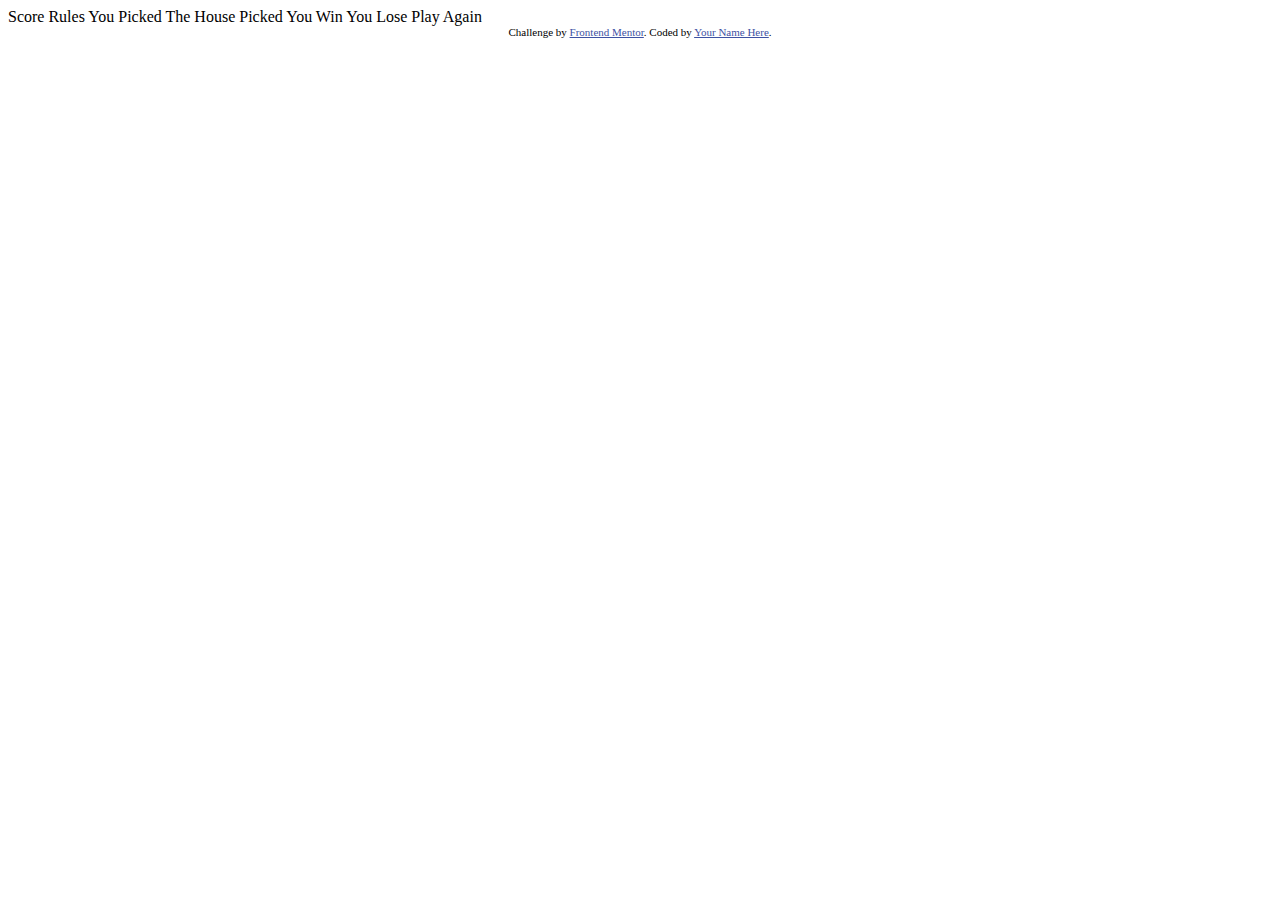
==== index.html @ c0233d60 "Initial commit" ====
<!DOCTYPE html>
<html lang="en">
<head>
  <meta charset="UTF-8">
  <meta name="viewport" content="width=device-width, initial-scale=1.0"> <!-- displays site properly based on user's device -->

  <link rel="icon" type="image/png" sizes="32x32" href="./images/favicon-32x32.png">
  
  <title>Frontend Mentor | Rock, Paper, Scissors</title>

  Score
  Rules

  You Picked
  The House Picked

  You Win
  You Lose

  Play Again

  <!-- Feel free to remove these styles or customise in your own stylesheet 👍 -->
  <style>
    .attribution { font-size: 11px; text-align: center; }
    .attribution a { color: hsl(228, 45%, 44%); }
  </style>
</head>
<body>


  
  <div class="attribution">
    Challenge by <a href="https://www.frontendmentor.io?ref=challenge" target="_blank">Frontend Mentor</a>. 
    Coded by <a href="#">Your Name Here</a>.
  </div>
</body>
</html>
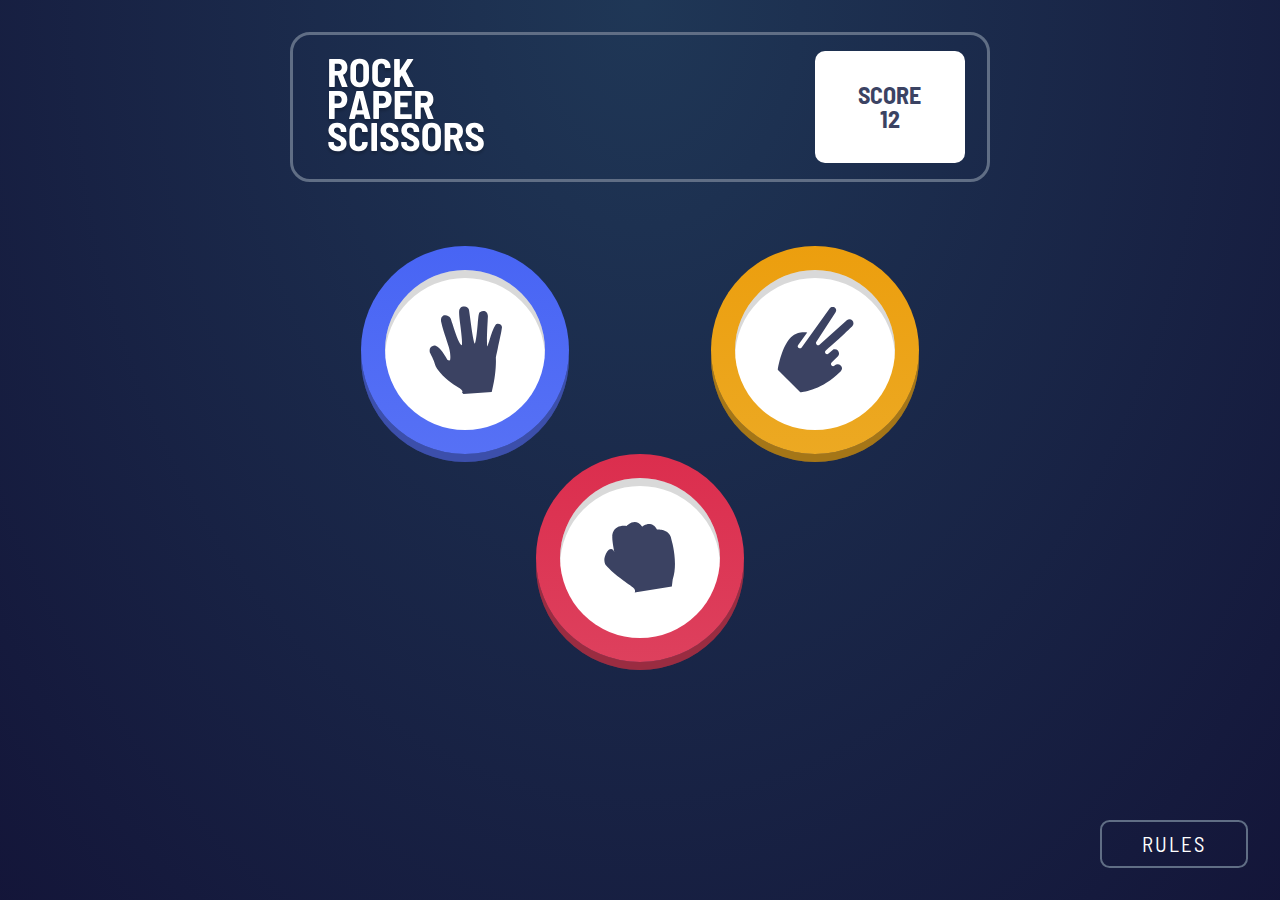
==== commit 66eec546: "Azeez update" ====
--- a/index.html
+++ b/index.html
@@ -1,37 +1,75 @@
 <!DOCTYPE html>
 <html lang="en">
+
 <head>
   <meta charset="UTF-8">
-  <meta name="viewport" content="width=device-width, initial-scale=1.0"> <!-- displays site properly based on user's device -->
+  <meta name="viewport" content="width=device-width, initial-scale=1.0">
+  <!-- displays site properly based on user's device -->
+  <link rel="stylesheet" href="/style.css">
+  <!--<link rel="icon" type="image/png" sizes="32x32" href="./images/favicon-32x32.png">-->
+  <script src="/app.js" defer></script>
+  <title>Frontend Mentor | Rock, Paper, Scissors</title>
+  <!--<button id="rules" onclick="toggleRules()">
+    Rules
+  </button>-->
+</head>
 
-  <link rel="icon" type="image/png" sizes="32x32" href="./images/favicon-32x32.png">
-  
-  <title>Frontend Mentor | Rock, Paper, Scissors</title>
+<body class="loading">
+  <div class="main-container">
+    <header class="header">
+      <img src="./images/logo.svg" alt="game_logo" class="logo">
+      <div class="score">
+        <div class="score_name">SCORE</div>
+        <div class="score_number">12</div>
+      </div>
+    </header>
+    <section class="main-game">
+      <button class="selection-button" data-selection="paper">
+        <div class="selection paper">
+          <img src="/images/icon-paper.svg" alt="Paper">
+        </div>
+      </button>
+      <button class="selection-button" data-selection="scissors">
+        <div class="selection scissors">
+          <img src="/images/icon-scissors.svg" alt="Scissors">
+        </div>
+      </button>
+      <button class="selection-button" data-selection="rock">
+        <div class="selection rock">
+          <img src="/images/icon-rock.svg" alt="Rock">
+        </div>
+      </button>
+    </section>
+  </div>
 
-  Score
-  Rules
+  <section class="outcome hidden">
+    <h2 class="outcome-heading">you picked</h2>
+    <h2 class="outcome-heading">the house picked</h2>
+    <div class="final-outcome"></div>
+    <div class="outcome-winner hidden">
+      <h3 class="outcome-text"></h3>
+      <button class="replay">play again</button>
+    </div>
+    <div class="final-outcome"></div>
+  </section>
 
-  You Picked
-  The House Picked
-
-  You Win
-  You Lose
-
-  Play Again
-
-  <!-- Feel free to remove these styles or customise in your own stylesheet 👍 -->
-  <style>
-    .attribution { font-size: 11px; text-align: center; }
-    .attribution a { color: hsl(228, 45%, 44%); }
-  </style>
-</head>
-<body>
-
-
-  
-  <div class="attribution">
-    Challenge by <a href="https://www.frontendmentor.io?ref=challenge" target="_blank">Frontend Mentor</a>. 
-    Coded by <a href="#">Your Name Here</a>.
+  <button class="game-rules" tabindex="1">RULES</button>
+  <div class="modal">
+    <div class="modal-box">
+      <header class="modal-header">
+        <h2 class="modal-heading">RULES</h2>
+        <button class="close-button">
+          <img src="./images/icon-close.svg" alt="Close button ">
+        </button>
+      </header>
+      <img src="./images/image-rules.svg" alt="Rules Pictures" class="rules-picture">
+    </div>
   </div>
+  <!--<footer class="footer">
+    <div class="end">
+      Challenge by Group 1
+    </div>
+  </footer>-->
+  <script src="./index.js"></script>
 </body>
 </html>--- a/style.css
+++ b/style.css
@@ -0,0 +1,300 @@
+@import url('https://fonts.googleapis.com/css2?family=Barlow+Semi+Condensed:wght@600;700&display=swap');
+:root {
+    --light-text: #ffffff;
+    --dark-text: hsl(229, 25%, 31%);
+    --score-text: hsl(229, 64%, 41%);
+    --header-outline: hsl(217, 16%, 45%);
+    --radial-gradient1: hsl(214, 47%, 23%);
+    --radial-gradient2: hsl(237, 49%, 15%);
+    --scissors-gradient1: hsl(39, 89%, 49%); 
+    --scissors-gradient2: hsl(40, 84%, 53%);
+    --paper-gradient1: hsl(230, 89%, 62%);
+    --paper-gradient2: hsl(230, 89%, 65%);
+    --rock-gradient1: hsl(349, 71%, 52%);
+    --rock-gradient2:hsl(349, 70%, 56%);
+    --shadow-light: #00000026;
+    --shadow-med: #0000004d;
+}
+* {
+    margin: 0;
+    padding: 0;
+    box-sizing: border-box;
+}
+body {
+    font-family: "Barlow Semi Condensed", sans-serif;
+    background: radial-gradient(at top, var(--radial-gradient1), var(--radial-gradient2));
+    min-height: 100vh;
+    text-transform: uppercase;
+    color: var(--light-text);
+}
+.main-container {
+    margin: 0 auto;
+    padding-top: 2rem;
+    position: relative;
+    max-width: 700px;
+}
+.header {
+    display: flex;
+    height: 150px;
+    border-radius: 20px;
+    justify-content: space-between;
+    padding: 1rem 1.4rem 1rem 2rem;
+    border: 3px solid var(--header-outline);
+    align-items: center;
+}
+.logo img {
+    height: 100%;
+}
+.score {
+    display: flex;
+    flex-direction: column;
+    align-items: center;
+    width: 150px;
+    height: 100%;
+    font-size: 1.5rem;
+    font-weight: bolder;
+    line-height: 1;
+    justify-content: center;
+    border-radius: 10px;
+    background: #fff;
+    color: var(--dark-text);
+}  
+.score-name {
+   color: var(--score-text);
+   font-size: 20rem;
+   letter-spacing: 0.1em; 
+}    
+.score-number {
+    
+    color: var(--score-text);
+}                                                                                                                                                          
+.main-game {
+    position: relative;
+    display: grid;
+    grid-template-columns: (repeat(2, 1fr));
+    grid-template-areas:
+        "paper scissors"
+        "rock rock";
+    padding-top: 4rem;
+    place-items: center;
+    height: 30rem;
+}
+.main-game::before {
+    position: absolute;
+    content: "";
+    background-image: url("./images/bg-triangle.svg") no-repeat;
+    z-index: -1;
+    width: 100%;
+    height: 100%;
+    top: 35%;
+    left: 28%;
+}
+.selection-button {
+    background: none;
+    cursor: pointer;
+    outline: none;
+    border: none;
+}
+.selection {
+    position: relative;
+    width: 10rem;
+    height: 10rem;
+    display: grid;
+    border-radius: 50%;
+    background: #fff;
+    place-items: center;
+    box-shadow: inset 0 0.5rem var(--shadow-light);
+}
+.selection::before,
+.selection::after {
+    content: "";
+    position: absolute;
+    width: 130%;
+    height: 130%;
+    border-radius: 50%;
+    left: -15%;
+    top: -15%;
+    z-index: -1;
+}
+.selection::after {
+    opacity: 0;
+    transition: opacity 0.4s ease;
+}
+.selection-button:focus .selection::after {
+    opacity: 1;
+    box-shadow: 0 0 0 2rem #223351;
+    z-index: -2;
+}
+.selection img {
+    transform: scale(1.5);
+}
+.selection.paper::before {
+    background: linear-gradient(to bottom, var(--paper-gradient1), var(--paper-gradient2));
+    box-shadow: 0 0.5rem var(--shadow-med), 0 0.5rem var(--paper-gradient2);
+}
+.selection.scissors::before {
+    background: linear-gradient(to bottom, var(--scissors-gradient1), var(--scissors-gradient2));
+    box-shadow: 0 0.5rem var(--shadow-med), 0 0.5rem var(--scissors-gradient2);
+}
+.selection.rock::before {
+    background: linear-gradient(to bottom, var(--rock-gradient1), var(--rock-gradient2));
+    box-shadow: 0 0.5rem var(--shadow-med), 0 0.5rem var(--rock-gradient2);
+}
+.selection-button[data-selection="paper"] {
+    grid-area: paper;
+}
+.selection-button[data-selection="scissors"] {
+    grid-area: scissors;
+}
+.selection-button[data-selection="rock"] {
+    grid-area: rock;
+}
+/*Outcome*/
+.outcome {
+    display: grid;
+    grid-template-columns: repeat(2, 1fr);
+    place-items: center;
+    grid-template-areas:
+     "you-title house-title"
+     "you-picked house-picked";
+     max-width: 1000px;
+     margin: 0 auto;
+}
+
+.outcome-heading {
+    font-size: 1.5rem;
+    letter-spacing: 0.1em;
+    padding: 4rem 0 8rem;
+}
+
+.final-outcome {
+    min-width: 10em;
+    min-height: 10em;
+    background: #16213d;
+    border-radius: 50%;
+    transform: scale(1.4);
+    z-index: -1;
+}
+
+.outcome-heading:first-of-type {
+    grid-area: you-title;
+}
+
+
+.outcome-heading:last-of-type {
+    grid-area: house-title;
+}
+
+.final-outcome:first-of-type {
+    grid-area: you-picked;
+}
+
+.final-outcome:last-of-type {
+    grid-area: house-picked;
+}
+
+.outcome-winner {
+    grid-area outcome-winner;
+    display: grid;
+    place-items: center;
+}
+
+.outcome.show-winner {
+    grid-template-columns: repeat(3, 1fr);
+    grid-template-areas: 
+    'you-title . house-title'
+    'you-picked outcome-winner house-picked'
+}
+.outcome-text {
+    font-size: 3.5rem;
+    padding-bottom: 1.5rem;
+}
+
+.replay {
+    background-color: #ffffff;
+    outline: none;
+    border: 2px solid transparent;
+    border-radius: 0.6rem;
+    color: var(--dark-text);
+    padding: 0.6rem 3.5rem;
+    font-family: inherit;
+    text-transform: inherit;
+    font-size: 1.3rem;
+    letter-spacing: 0.1em;
+    cursor: pointer;
+}
+
+.replay:focus {
+    border: 2px solid var(--outline);
+}
+
+/*GameRules*/
+.game-rules {
+    position: absolute;
+    bottom: 2rem;
+    right: 2rem;
+    background: none;
+    outline: none;
+    border: 2px solid var(--header-outline);
+    border-radius: 0.6rem;
+    color: var(--light-text);
+    padding: 0.6rem 2.5rem;
+    text-transform: inherit;    
+    letter-spacing: 0.1em;
+    font-family: inherit;
+    font-size: 1.3rem;  
+    cursor: pointer;                                                                                                                                                                                                                                                                                                                                                                                                                                                                          
+}
+.game-rules:focus {
+    border: 2px solid #fff;
+}
+.modal {
+    position: absolute;
+    height: 100%;
+    width: 100%;
+    top: 0;
+    left: 0;
+    display: grid;
+    place-items: center;
+    background: var(--shadow-med);
+    opacity: 0;
+    transition: opacity 0.3s ease-in-out;
+    pointer-events: none;
+}
+.modal-box {
+    background: #fff;
+    border-radius: 0.5rem;
+}
+.modal-header {
+    display: flex;
+    width: 100%;
+    justify-content: space-between;
+    padding: 2rem 2rem 1rem;
+}
+.modal-heading {
+    font-size: 1.5rem;
+    color: var(--dark-text);
+}
+.close-button {
+    border: none;
+    outline:none;
+    background: none;
+    cursor: pointer;
+}
+.rules-picture {
+    padding: 2rem 4rem;
+}
+.show-modal {
+    opacity: 1;
+    pointer-events: initial;
+}
+
+
+/*others*/
+.loading * {
+    transition: none;
+}
+
+.hidden {
+    display: none;
+}